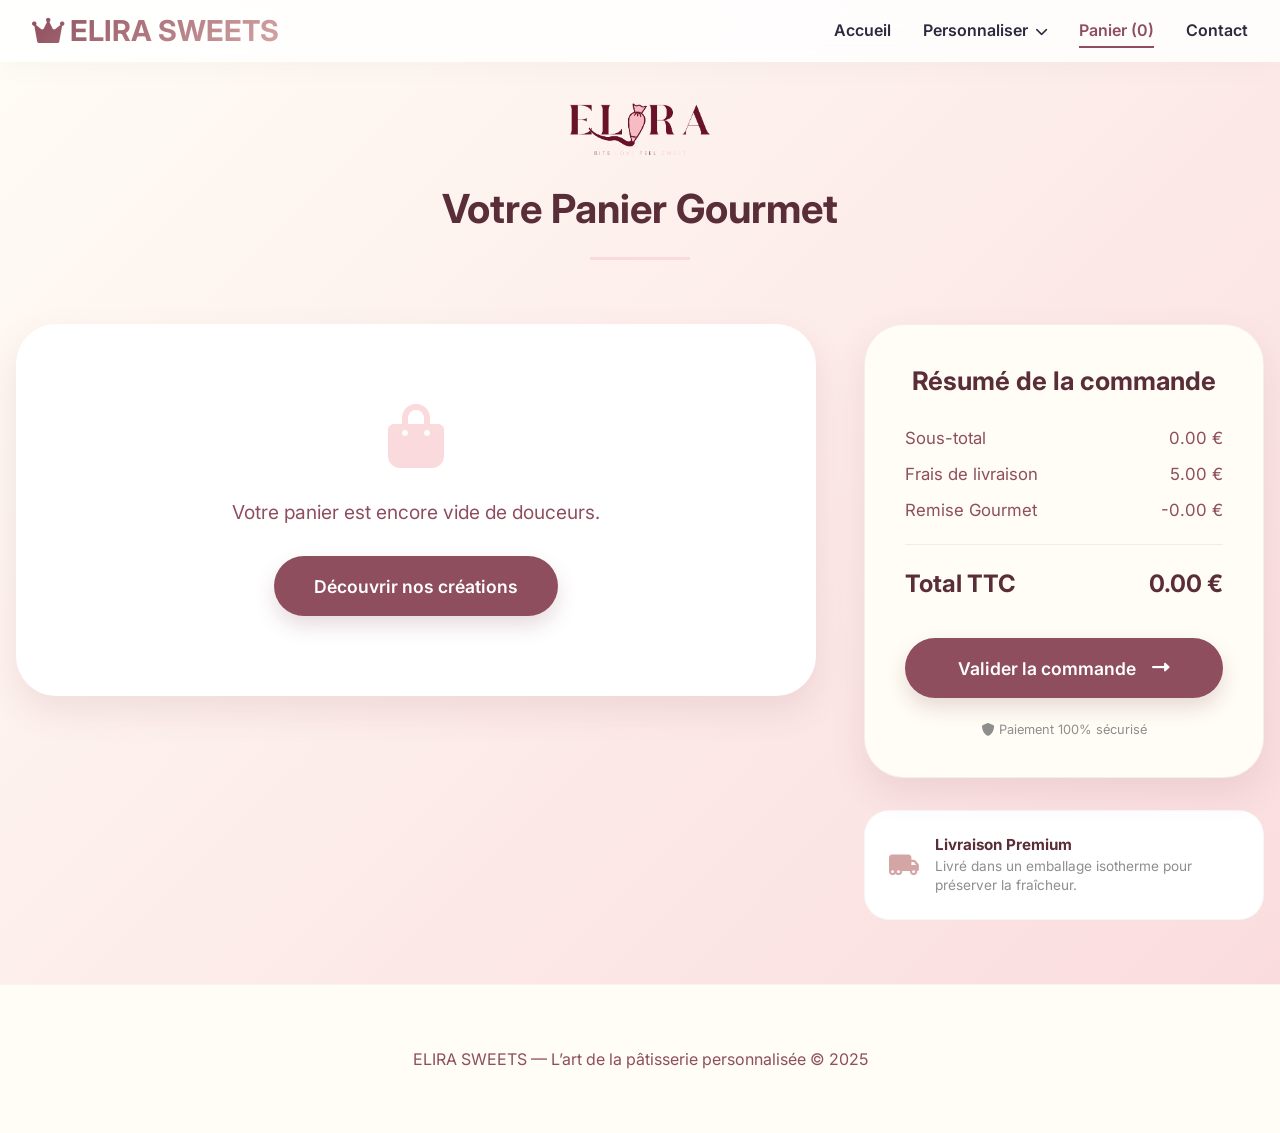
==== cart.html @ 829152dc "First upload" ====
<!-- cart.html - Panier avec gestion des produits personnalisés -->
<!DOCTYPE html>
<html lang="fr">

<head>
  <meta charset="UTF-8">
  <meta name="viewport" content="width=device-width, initial-scale=1.0">
  <title>Mon panier | ELIRA SWEETS</title>
  <link rel="stylesheet" href="style.css">
  <link href="https://fonts.googleapis.com/css2?family=Inter:opsz,wght@14..32,300;400;500;600;700&display=swap"
    rel="stylesheet">
  <link rel="stylesheet" href="https://cdnjs.cloudflare.com/ajax/libs/font-awesome/6.0.0-beta3/css/all.min.css">
</head>

<body>
  <nav class="navbar">
    <div class="nav-container">
      <a href="index.html" class="logo"><i class="fas fa-crown"></i> ELIRA SWEETS</a>
      <ul class="nav-links">
        <li><a href="index.html">Accueil</a></li>
        <li class="nav-item-mega">
          <a href="#">Personnaliser <i class="fas fa-chevron-down"
              style="font-size: 0.8rem; margin-left: 4px;"></i></a>
          <div class="mega-menu-panel">
            <div class="mega-grid">
              <a href="index.html?category=classic" class="mega-item">
                <i class="fas fa-birthday-cake"></i>
                <h4>Classique</h4>
                <p>Nos recettes traditionnelles riches en saveurs.</p>
              </a>
              <a href="index.html?category=sugar-free" class="mega-item">
                <i class="fas fa-leaf"></i>
                <h4>Sans Sucre</h4>
                <p>Pour le plaisir sans culpabilité (Diabétique Friendly).</p>
              </a>
              <a href="index.html?category=gluten-free" class="mega-item">
                <i class="fas fa-wheat-awn-circle-exclamation"></i>
                <h4>Sans Gluten</h4>
                <p>Certifié sans gluten pour les régimes cœliaques.</p>
              </a>
              <a href="sur-mesure.html" class="mega-item">
                <i class="fas fa-magic"></i>
                <h4>Sur Mesure</h4>
                <p>Liberté totale. Créez votre dessert de A à Z.</p>
              </a>
            </div>
          </div>
        </li>
        <li><a href="cart.html" class="active">Panier (<span id="cartCount">0</span>)</a></li>
        <li><a href="contact.html">Contact</a></li>
      </ul>
    </div>
  </nav>

  <main class="cart-luxury-page">
    <div class="cart-brand-header">
      <img src="images/ELIRA BRAND_Plan de travail 1.png" alt="ELIRA Logo" class="cart-luxury-logo">
      <h1>Votre Panier Gourmet</h1>
      <div class="luxury-divider"></div>
    </div>

    <div class="cart-grid">
      <!-- Section Items -->
      <div class="cart-items-column">
        <div id="cartItemsList">
          <!-- Injecté par JS -->
        </div>
      </div>

      <!-- Section Summary -->
      <div class="cart-summary-column">
        <div class="summary-luxury-card">
          <h2>Résumé de la commande</h2>
          <div class="summary-details">
            <div class="summary-row">
              <span>Sous-total</span>
              <span id="subtotalDisplay">0.00 €</span>
            </div>
            <div class="summary-row">
              <span>Frais de livraison</span>
              <span id="deliveryDisplay">5.00 €</span>
            </div>
            <div class="summary-row promo-row">
              <span>Remise Gourmet</span>
              <span>-0.00 €</span>
            </div>
            <div class="luxury-divider-small"></div>
            <div class="summary-row total-row">
              <span>Total TTC</span>
              <span id="totalDisplay">0.00 €</span>
            </div>
          </div>
          <button id="validateOrderBtn" class="btn-luxury-checkout">
            <span>Valider la commande</span>
            <i class="fas fa-long-arrow-alt-right"></i>
          </button>
          <p class="payment-security"><i class="fas fa-shield-alt"></i> Paiement 100% sécurisé</p>
        </div>
        
        <div class="luxury-info-card">
          <i class="fas fa-truck-moving"></i>
          <div>
            <h4>Livraison Premium</h4>
            <p>Livré dans un emballage isotherme pour préserver la fraîcheur.</p>
          </div>
        </div>
      </div>
    </div>
  </main>

  <footer>
    <p>ELIRA SWEETS — L’art de la pâtisserie personnalisée © 2025</p>
  </footer>

  <div id="toastMsg" class="toast-notif">✓ Action effectuée</div>
  <script src="script.js"></script>
  <script>
    let cart = [];
    const cartList = document.getElementById('cartItemsList');
    const subtotalEl = document.getElementById('subtotalDisplay');
    const totalEl = document.getElementById('totalDisplay');
    const deliveryFee = 5.0;
    const toast = document.getElementById('toastMsg');

    function showNotification(msg) {
      toast.innerText = msg;
      toast.style.opacity = '1';
      setTimeout(() => toast.style.opacity = '0', 2000);
    }

    function saveCart() {
      localStorage.setItem('sweetCustomizeCart', JSON.stringify(cart));
      updateCartCounter();
      window.dispatchEvent(new Event('storage'));
    }

    function updateCartCounter() {
      const total = cart.reduce((acc, item) => acc + (item.quantity || 1), 0);
      const cartSpan = document.getElementById('cartCount');
      if (cartSpan) cartSpan.innerText = total;
    }

    function renderCart() {
      if (!cartList) return;
      if (cart.length === 0) {
        cartList.innerHTML = `
          <div class="empty-cart-luxury">
            <i class="fas fa-shopping-bag"></i>
            <p>Votre panier est encore vide de douceurs.</p>
            <a href="index.html" class="btn-luxury">Découvrir nos créations</a>
          </div>`;
        subtotalEl.innerText = "0.00 €";
        totalEl.innerText = "0.00 €";
        return;
      }

      let html = '';
      let subtotal = 0;

      cart.forEach((item, index) => {
        const qty = item.quantity || 1;
        const itemTotal = item.finalPrice * qty;
        subtotal += itemTotal;

        const ingredientsDisplay = item.ingredients.length ? item.ingredients.join(', ') : 'Recette Signature';
        
        // Placeholder image for luxury feel
        const itemImg = item.category === 'sugar-free' ? 'images/problem from sugar 1.jpeg' : 
                        item.category === 'gluten-free' ? 'images/problem from siliac 1.jpeg' : 
                        'images/custom-creation.jpeg';

        html += `
          <div class="luxury-cart-item">
            <div class="cart-item-img-box">
              <img src="${itemImg}" alt="${item.name}">
            </div>
            <div class="cart-item-info">
              <div class="cart-item-header">
                <h3>${item.name}</h3>
                <button class="btn-remove-luxury" onclick="removeItem(${index})"><i class="far fa-trash-alt"></i></button>
              </div>
              <p class="cart-item-category">${item.category === 'custom' ? 'Sur Mesure' : 'Sélection Diététique'}</p>
              <p class="cart-item-ingredients-list">${ingredientsDisplay}</p>
              
              <div class="cart-item-footer">
                <div class="quantity-control">
                  <button onclick="updateQty(${index}, -1)">-</button>
                  <span>${qty}</span>
                  <button onclick="updateQty(${index}, 1)">+</button>
                </div>
                <div class="cart-item-price">${itemTotal.toFixed(2)} €</div>
              </div>
            </div>
          </div>
        `;
      });

      cartList.innerHTML = html;
      subtotalEl.innerText = subtotal.toFixed(2) + " €";
      totalEl.innerText = (subtotal + deliveryFee).toFixed(2) + " €";
    }

    window.removeItem = function(index) {
      cart.splice(index, 1);
      saveCart();
      renderCart();
      showNotification('Douceur retirée du panier');
    }

    window.updateQty = function(index, delta) {
      if (!cart[index].quantity) cart[index].quantity = 1;
      cart[index].quantity += delta;
      if (cart[index].quantity < 1) cart[index].quantity = 1;
      saveCart();
      renderCart();
    }

    function loadCart() {
      const stored = localStorage.getItem('sweetCustomizeCart');
      cart = stored ? JSON.parse(stored) : [];
      renderCart();
      updateCartCounter();
    }

    loadCart();

    document.getElementById('validateOrderBtn').addEventListener('click', () => {
      if (cart.length === 0) return;
      alert("🎉 Merci pour votre confiance ! Votre commande ELIRA Sweets est en cours de préparation.");
      cart = [];
      saveCart();
      renderCart();
    });

    window.addEventListener('storage', (e) => {
      if (e.key === 'sweetCustomizeCart') loadCart();
    });
  </script>
</body>

</html>
---- style.css ----
/* style.css - Style moderne, élégant avec les couleurs personnalisées */
* {
  margin: 0;
  padding: 0;
  box-sizing: border-box;
  font-family: 'Inter', sans-serif;
}

@keyframes fadeIn {
  from { opacity: 0; transform: translateY(20px); }
  to { opacity: 1; transform: translateY(0); }
}

:root {
  --primary: #8E4E5E;        /* Vieux rose profond */
  --primary-fonce: #5A2E38;  
  --primary-clair: #FADADD;  /* Blush Pink */
  --cream: #FFFDF5;          /* Soft Cream */
  --accent: #D4A5A5;         /* Dusty Rose */
  --bg-gradient: linear-gradient(135deg, #FFFDF5 0%, #FADADD 100%);
  --gris-clair: #F9F6F1;
  --blanc: #ffffff;
  --ombre-douce: 0 15px 35px rgba(142, 78, 94, 0.12);
  --border-radius: 40px;
  --transition: all 0.5s cubic-bezier(0.16, 1, 0.3, 1);
}

body {
  background: var(--bg-gradient);
  color: #1e1a2f;
  min-height: 100vh;
}

/* Navbar */
.navbar {
  background: rgba(255, 255, 255, 0.85);
  backdrop-filter: blur(15px);
  -webkit-backdrop-filter: blur(15px);
  padding: 0.8rem 0;
  box-shadow: 0 4px 30px rgba(0, 0, 0, 0.03);
  border-bottom: 1px solid rgba(255, 255, 255, 0.3);
  position: sticky;
  top: 0;
  z-index: 1000;
}

.nav-container {
  max-width: 1300px;
  margin: 0 auto;
  padding: 0 2rem;
  display: flex;
  justify-content: space-between;
  align-items: center;
}

.logo {
  font-size: 1.8rem;
  font-weight: 700;
  text-decoration: none;
  background: linear-gradient(135deg, var(--primary), var(--accent));
  -webkit-background-clip: text;
  background-clip: text;
  color: transparent;
}

.nav-links {
  display: flex;
  gap: 2rem;
  list-style: none;
}

.nav-links a {
  text-decoration: none;
  font-weight: 600;
  color: #2d2a3e;
  transition: var(--transition);
  position: relative;
  padding: 0.5rem 0;
}

.nav-links a::after {
  content: '';
  position: absolute;
  bottom: 0;
  left: 0;
  width: 0;
  height: 2px;
  background: var(--primary);
  transition: var(--transition);
}

.nav-links a:hover::after, .nav-links a.active::after {
  width: 100%;
}

.nav-links a:hover, .nav-links a.active {
  color: var(--primary);
}

/* Mega Menu Panel */
.nav-item-mega {
  position: static; /* Allows the panel to span wider */
}

.mega-menu-panel {
  position: absolute;
  top: 100%;
  left: 0;
  right: 0;
  width: 100%;
  background: rgba(255, 255, 255, 0.98);
  backdrop-filter: blur(20px);
  -webkit-backdrop-filter: blur(20px);
  box-shadow: 0 25px 50px -12px rgba(142, 78, 94, 0.1);
  border-bottom: 1px solid rgba(142, 78, 94, 0.05);
  padding: 3rem 0;
  opacity: 0;
  visibility: hidden;
  transition: all 0.4s cubic-bezier(0.16, 1, 0.3, 1);
  transform: translateY(15px);
  z-index: 1000;
}

.nav-item-mega:hover .mega-menu-panel {
  opacity: 1;
  visibility: visible;
  transform: translateY(0);
}

.mega-grid {
  max-width: 1200px;
  margin: 0 auto;
  display: grid;
  grid-template-columns: repeat(4, 1fr);
  gap: 2rem;
  padding: 0 2rem;
}

.mega-item {
  text-decoration: none;
  padding: 1.5rem;
  border-radius: 24px;
  transition: var(--transition);
  text-align: center;
  background: rgba(255, 255, 255, 0.5);
  border: 1px solid transparent;
}

.mega-item:hover {
  background: white;
  transform: translateY(-5px);
  box-shadow: 0 15px 30px rgba(103, 6, 38, 0.08);
  border-color: var(--primary-clair);
}

.mega-item i {
  font-size: 2rem;
  color: var(--primary);
  margin-bottom: 1rem;
  display: block;
}

.mega-item h4 {
  font-size: 1.1rem;
  color: var(--primary-fonce);
  margin-bottom: 0.5rem;
}

.mega-item p {
  font-size: 0.85rem;
  color: #6b648c;
  line-height: 1.4;
}

/* Luxury Hero Section */
.luxury-hero {
  background: var(--cream);
  margin: 2rem auto;
  max-width: 1300px;
  border-radius: var(--border-radius);
  padding: 5rem 2rem;
  display: flex;
  flex-direction: column;
  align-items: center;
  text-align: center;
  box-shadow: var(--ombre-douce);
  border: 1px solid rgba(142, 78, 94, 0.05);
  animation: fadeIn 1.2s var(--transition);
}

.luxury-brand-box {
  margin-bottom: 3rem;
  animation: slideDown 1s var(--transition);
}

.luxury-logo {
  width: 600px;
  height: auto;
  margin-bottom: 1rem;
  transition: var(--transition);
}

.luxury-logo:hover {
  transform: scale(1.02);
}

.luxury-slogan {
  font-size: 1.2rem;
  letter-spacing: 4px;
  text-transform: uppercase;
  color: var(--primary);
  font-weight: 300;
  opacity: 0.8;
}

.luxury-content {
  max-width: 800px;
  margin-bottom: 4rem;
}

.luxury-content h1 {
  font-size: 3.5rem;
  font-weight: 700;
  color: var(--primary-fonce);
  margin-bottom: 1.5rem;
  line-height: 1.2;
}

.luxury-content p {
  font-size: 1.25rem;
  color: var(--primary);
  opacity: 0.9;
  margin-bottom: 2.5rem;
}

.btn-luxury {
  display: inline-block;
  background: var(--primary);
  color: white;
  padding: 1.2rem 2.5rem;
  border-radius: 50px;
  text-decoration: none;
  font-weight: 600;
  font-size: 1.1rem;
  transition: var(--transition);
  box-shadow: 0 10px 20px rgba(142, 78, 94, 0.2);
}

.btn-luxury:hover {
  background: var(--primary-fonce);
  transform: translateY(-3px);
  box-shadow: 0 15px 30px rgba(142, 78, 94, 0.3);
}

.luxury-showcase {
  width: 100%;
  max-width: 1000px;
  margin-top: 2rem;
  border-radius: 30px;
  overflow: hidden;
  box-shadow: 0 25px 50px -12px rgba(0, 0, 0, 0.15);
}

.luxury-main-img {
  width: 100%;
  display: block;
  transition: transform 1s ease;
}

.luxury-showcase:hover .luxury-main-img {
  transform: scale(1.05);
}

@keyframes slideDown {
  from { opacity: 0; transform: translateY(-30px); }
  to { opacity: 1; transform: translateY(0); }
}

.hero-content h1 {
  font-size: 50px;
  font-weight: 800;
  background: linear-gradient(135deg, var(--primary-fonce), var(--accent));
  -webkit-background-clip: text;
  background-clip: text;
  color: transparent;
  line-height: 1.1;
  letter-spacing: -1px;
}
.hero-content p {
  font-size: 20px;
  font-weight: 600;
  color: #333;
  margin-top: 15px;
}

.hero-image img {
  width: 100%;
  border-radius: 35px;
  box-shadow: 0 30px 60px rgba(103, 6, 38, 0.15);
  object-fit: cover;
  max-height: 450px;
  transform: rotate(-1deg);
  transition: var(--transition);
}

.btn-primary {
  background: linear-gradient(100deg, var(--primary), var(--accent));
  margin-top: 50px;
  border: none;
  padding: 1rem 2.5rem;
  border-radius: 40px;
  font-weight: 700;
  font-size: 1.1rem;
  color: white;
  cursor: pointer;
  transition: var(--transition);
  display: inline-block;
  text-decoration: none;
  box-shadow: 0 10px 20px rgba(142, 78, 94, 0.2);
}

.btn-primary:hover {
  transform: translateY(-3px) scale(1.02);
  box-shadow: 0 20px 40px rgba(142, 78, 94, 0.3);
}

.section-title {
  font-size: 2.2rem;
  font-weight: 700;
  margin: 4rem auto 2rem;
  max-width: 1300px;
  padding: 0 1rem;
  color: var(--primary-fonce);
  letter-spacing: -0.5px;
}
/* Grille produits */
.products-grid {
  display: grid;
  grid-template-columns: repeat(auto-fit, minmax(300px, 1fr));
  gap: 2.5rem;
  max-width: 1300px;
  margin: 2rem auto;
  padding: 0 1rem;
}

.product-card {
  background: var(--blanc);
  border: 1px solid rgba(142, 78, 94, 0.08);
  border-radius: var(--border-radius);
  overflow: hidden;
  transition: var(--transition);
  box-shadow: var(--ombre-douce);
  animation: fadeIn 0.8s ease-out forwards;
}

.product-card:hover {
  transform: translateY(-12px);
  box-shadow: 0 40px 60px -20px rgba(142, 78, 94, 0.15);
  border-color: var(--primary-clair);
}

.product-card img {
  width: 100%;
  height: 220px;
  object-fit: cover;
  transition: var(--transition);
}

.product-card:hover img {
  transform: scale(1.1);
}

.product-info {
  padding: 1.5rem;
}

.product-info h3 {
  font-size: 1.4rem;
  font-weight: 600;
}

.price {
  font-weight: 700;
  color: var(--primary);
  font-size: 1.3rem;
  margin: 0.5rem 0;
}

.btn-custom {
  background: transparent;
  border: 1.5px solid var(--primary);
  padding: 0.8rem 1.2rem;
  border-radius: 60px;
  font-weight: 600;
  color: var(--primary);
  width: 100%;
  transition: var(--transition);
  cursor: pointer;
  text-align: center;
  display: inline-block;
  text-decoration: none;
}

.btn-custom:hover {
  background: var(--primary);
  color: white;
  box-shadow: 0 8px 15px rgba(142, 78, 94, 0.2);
}

/* Page personnalisation */
.customize-container {
  display: flex;
  flex-wrap: wrap;
  gap: 2rem;
  background: var(--blanc);
  border-radius: 48px;
  padding: 2rem;
  box-shadow: var(--ombre-douce);
  max-width: 1400px;
  margin: 2rem auto;
}

.ingredients-panel, .final-section {
  flex: 1;
  background: var(--gris-clair);
  border-radius: 32px;
  padding: 1.5rem;
}

.final-section {
  background: linear-gradient(145deg, #fff5f7, #ffeef2);
}

.checkbox-group {
  display: flex;
  flex-direction: column;
  gap: 0.9rem;
  margin-top: 1rem;
}

.checkbox-group label {
  display: flex;
  align-items: center;
  gap: 0.7rem;
  font-weight: 500;
  cursor: pointer;
}

.final-ingredients {
  background: white;
  border-radius: 28px;
  padding: 1rem;
  margin: 1rem 0;
  min-height: 120px;
}

.dynamic-price {
  font-size: 2rem;
  font-weight: 800;
  color: var(--primary);
}

/* Luxury Cart Page */
.cart-luxury-page {
  max-width: 1300px;
  margin: 2rem auto;
  padding: 0 1rem;
  animation: fadeIn 1s var(--transition);
}

.cart-brand-header {
  text-align: center;
  margin-bottom: 4rem;
}

.cart-luxury-logo {
  width: 200px;
  margin-bottom: 1rem;
}

.cart-brand-header h1 {
  font-size: 2.5rem;
  color: var(--primary-fonce);
  font-weight: 700;
  margin-bottom: 1.5rem;
}

.luxury-divider {
  width: 100px;
  height: 3px;
  background: var(--primary-clair);
  margin: 0 auto;
}

.luxury-divider-small {
  width: 100%;
  height: 1px;
  background: rgba(142, 78, 94, 0.1);
  margin: 1.5rem 0;
}

.cart-grid {
  display: grid;
  grid-template-columns: 1fr 400px;
  gap: 3rem;
  align-items: flex-start;
}

.luxury-cart-item {
  background: var(--blanc);
  border-radius: var(--border-radius);
  padding: 1.5rem;
  margin-bottom: 2rem;
  display: flex;
  gap: 2rem;
  box-shadow: var(--ombre-douce);
  border: 1px solid rgba(142, 78, 94, 0.05);
  transition: var(--transition);
}

.luxury-cart-item:hover {
  transform: translateY(-5px);
  box-shadow: 0 20px 40px rgba(142, 78, 94, 0.15);
}

.cart-item-img-box {
  width: 140px;
  height: 140px;
  border-radius: 25px;
  overflow: hidden;
  flex-shrink: 0;
}

.cart-item-img-box img {
  width: 100%;
  height: 100%;
  object-fit: cover;
}

.cart-item-info {
  flex: 1;
  display: flex;
  flex-direction: column;
}

.cart-item-header {
  display: flex;
  justify-content: space-between;
  align-items: flex-start;
  margin-bottom: 0.5rem;
}

.cart-item-header h3 {
  font-size: 1.3rem;
  color: var(--primary-fonce);
  font-weight: 600;
}

.btn-remove-luxury {
  background: none;
  border: none;
  color: var(--primary);
  opacity: 0.5;
  cursor: pointer;
  font-size: 1.1rem;
  transition: var(--transition);
}

.btn-remove-luxury:hover {
  color: #b0004b;
  opacity: 1;
  transform: scale(1.1);
}

.cart-item-category {
  font-size: 0.85rem;
  text-transform: uppercase;
  letter-spacing: 1px;
  color: var(--accent);
  font-weight: 700;
  margin-bottom: 0.5rem;
}

.cart-item-ingredients-list {
  font-size: 0.95rem;
  color: #6b648c;
  line-height: 1.5;
  margin-bottom: 1.5rem;
  font-style: italic;
}

.cart-item-footer {
  margin-top: auto;
  display: flex;
  justify-content: space-between;
  align-items: center;
}

.quantity-control {
  display: flex;
  align-items: center;
  background: var(--gris-clair);
  border-radius: 50px;
  padding: 0.3rem;
  gap: 1rem;
}

.quantity-control button {
  width: 32px;
  height: 32px;
  border-radius: 50%;
  border: none;
  background: var(--blanc);
  color: var(--primary-fonce);
  font-weight: 700;
  cursor: pointer;
  transition: var(--transition);
  box-shadow: 0 2px 5px rgba(0,0,0,0.05);
}

.quantity-control button:hover {
  background: var(--primary);
  color: white;
}

.quantity-control span {
  font-weight: 600;
  min-width: 20px;
  text-align: center;
}

.cart-item-price {
  font-size: 1.4rem;
  font-weight: 700;
  color: var(--primary);
}

/* Summary Card */
.summary-luxury-card {
  background: var(--cream);
  border-radius: var(--border-radius);
  padding: 2.5rem;
  box-shadow: var(--ombre-douce);
  border: 1px solid rgba(142, 78, 94, 0.08);
  position: sticky;
  top: 120px;
}

.summary-luxury-card h2 {
  font-size: 1.6rem;
  color: var(--primary-fonce);
  margin-bottom: 2rem;
  text-align: center;
}

.summary-row {
  display: flex;
  justify-content: space-between;
  margin-bottom: 1rem;
  font-size: 1.05rem;
  color: var(--primary);
}

.total-row {
  font-size: 1.5rem;
  font-weight: 700;
  color: var(--primary-fonce);
  margin-top: 1rem;
}

.btn-luxury-checkout {
  width: 100%;
  background: var(--primary);
  color: white;
  border: none;
  padding: 1.2rem;
  border-radius: 50px;
  font-size: 1.1rem;
  font-weight: 600;
  cursor: pointer;
  display: flex;
  justify-content: center;
  align-items: center;
  gap: 1rem;
  margin-top: 2.5rem;
  transition: var(--transition);
  box-shadow: 0 10px 20px rgba(142, 78, 94, 0.2);
}

.btn-luxury-checkout:hover {
  background: var(--primary-fonce);
  transform: translateY(-3px);
  box-shadow: 0 15px 30px rgba(142, 78, 94, 0.3);
}

.payment-security {
  text-align: center;
  font-size: 0.8rem;
  color: #8E8E8E;
  margin-top: 1.5rem;
}

.luxury-info-card {
  margin-top: 2rem;
  background: white;
  border-radius: 25px;
  padding: 1.5rem;
  display: flex;
  gap: 1rem;
  align-items: center;
  border: 1px solid rgba(142, 78, 94, 0.05);
}

.luxury-info-card i {
  font-size: 1.5rem;
  color: var(--accent);
}

.luxury-info-card h4 {
  font-size: 0.95rem;
  color: var(--primary-fonce);
  margin-bottom: 0.2rem;
}

.luxury-info-card p {
  font-size: 0.85rem;
  color: #8E8E8E;
  line-height: 1.4;
}

.empty-cart-luxury {
  text-align: center;
  padding: 5rem 2rem;
  background: var(--blanc);
  border-radius: var(--border-radius);
  box-shadow: var(--ombre-douce);
}

.empty-cart-luxury i {
  font-size: 4rem;
  color: var(--primary-clair);
  margin-bottom: 2rem;
}

.empty-cart-luxury p {
  font-size: 1.2rem;
  color: var(--primary);
  margin-bottom: 2rem;
}

@media (max-width: 1100px) {
  .cart-grid {
    grid-template-columns: 1fr;
  }
  .summary-luxury-card {
    position: static;
  }
}

@media (max-width: 600px) {
  .luxury-cart-item {
    flex-direction: column;
    gap: 1rem;
  }
  .cart-item-img-box {
    width: 100%;
    height: 200px;
  }
}

/* Contact */
/* Contact Section Redesign */
.contact-container {
  max-width: 1200px;
  margin: 4rem auto;
  padding: 0 2rem;
}

.contact-wrapper {
  display: flex;
  gap: 4rem;
  align-items: flex-start;
  animation: fadeIn 1s ease-out;
}

.contact-info-panel {
  flex: 1;
}

.contact-info-panel h2 {
  font-size: 2.5rem;
  font-weight: 800;
  margin-bottom: 1.5rem;
  color: var(--primary-fonce);
}

.contact-info-panel p {
  color: #6b648c;
  line-height: 1.6;
  margin-bottom: 2.5rem;
  font-size: 1.1rem;
}

.info-cards {
  display: grid;
  gap: 1.5rem;
}

.info-card {
  background: rgba(255, 255, 255, 0.7);
  backdrop-filter: blur(10px);
  padding: 1.5rem;
  border-radius: 24px;
  border: 1px solid rgba(255, 255, 255, 0.4);
  display: flex;
  align-items: center;
  gap: 1.2rem;
  transition: var(--transition);
}

.info-card:hover {
  transform: translateX(10px);
  background: white;
  border-color: var(--primary-clair);
}

.info-card i {
  font-size: 1.5rem;
  color: var(--primary);
  width: 50px;
  height: 50px;
  background: rgba(103, 6, 38, 0.05);
  display: flex;
  align-items: center;
  justify-content: center;
  border-radius: 15px;
}

.info-card div h4 {
  font-size: 1rem;
  color: #2d2a3e;
  margin-bottom: 0.2rem;
}

.info-card div p {
  margin: 0;
  font-size: 0.9rem;
  color: #6b648c;
}

.contact-form-card {
  flex: 1.2;
  background: rgba(255, 255, 255, 0.8);
  backdrop-filter: blur(20px);
  padding: 3rem;
  border-radius: 40px;
  box-shadow: var(--ombre-douce);
  border: 1px solid rgba(255, 255, 255, 0.5);
}

.form-group {
  margin-bottom: 1.5rem;
}

.form-group label {
  display: block;
  font-size: 0.9rem;
  font-weight: 600;
  color: #2d2a3e;
  margin-bottom: 0.5rem;
}

.form-group input, .form-group textarea {
  width: 100%;
  padding: 1rem 1.2rem;
  border-radius: 16px;
  border: 1px solid rgba(103, 6, 38, 0.1);
  background: rgba(255, 255, 255, 0.5);
  font-family: inherit;
  font-size: 1rem;
  transition: var(--transition);
}

.form-group input:focus, .form-group textarea:focus {
  outline: none;
  border-color: var(--primary);
  background: white;
  box-shadow: 0 0 0 4px rgba(103, 6, 38, 0.05);
}

.social-links-contact {
  display: flex;
  gap: 1rem;
  margin-top: 2rem;
}

.social-links-contact a {
  width: 45px;
  height: 45px;
  border-radius: 12px;
  background: white;
  display: flex;
  align-items: center;
  justify-content: center;
  color: var(--primary);
  text-decoration: none;
  transition: var(--transition);
  box-shadow: 0 4px 10px rgba(0,0,0,0.05);
}

.social-links-contact a:hover {
  background: var(--primary);
  color: white;
  transform: translateY(-5px);
}

@media (max-width: 900px) {
  .contact-wrapper {
    flex-direction: column;
    gap: 2rem;
  }
}

/* Notification */
.toast-notif {
  position: fixed;
  bottom: 30px;
  right: 30px;
  background: #2b2b3a;
  color: white;
  padding: 12px 24px;
  border-radius: 60px;
  font-weight: 500;
  z-index: 1000;
  opacity: 0;
  transition: 0.25s;
  box-shadow: 0 8px 20px rgba(0,0,0,0.1);
}

/* Footer */
footer {
  text-align: center;
  padding: 4rem 2rem;
  color: var(--primary);
  background: var(--cream);
  border-top: 1px solid rgba(142, 78, 94, 0.05);
  margin-top: 4rem;
}

/* Filtres et Tabs */
.filters-container {
  max-width: 1400px;
  margin: 1rem auto 2rem;
  padding: 0 1rem;
  display: flex;
  flex-direction: column;
  gap: 1.5rem;
}

.category-tabs {
  display: flex;
  gap: 50px;
  flex-wrap: wrap;
}

.tab-btn {
  background: var(--blanc);
  border: 2px solid transparent;
  padding: 0.8rem 1.5rem;
  border-radius: 40px;
  font-weight: 600;
  color: #5a5580;
  cursor: pointer;
  transition: 0.3s;
  box-shadow: 0 4px 10px rgba(0,0,0,0.05);
}

.tab-btn:hover {
  border-color: var(--primary-clair);
  color: var(--primary);
}

.tab-btn.active {
  background: var(--primary);
  color: white;
  box-shadow: 0 8px 20px rgba(142, 78, 94, 0.3);
}

.allergen-filters {
  display: flex;
  gap: 1.5rem;
  flex-wrap: wrap;
  align-items: center;
  background: var(--gris-clair);
  padding: 1rem 1.5rem;
  border-radius: 20px;
}

.allergen-filters label {
  display: flex;
  align-items: center;
  gap: 0.5rem;
  font-size: 0.95rem;
  font-weight: 500;
  cursor: pointer;
}

/* Badges */
.badges-container {
  display: flex;
  gap: 0.5rem;
  flex-wrap: wrap;
  margin-top: 0.8rem;
  margin-bottom: 0.8rem;
}

.diet-badge {
  font-size: 0.75rem;
  font-weight: 700;
  padding: 0.3rem 0.8rem;
  border-radius: 20px;
  text-transform: uppercase;
  letter-spacing: 0.5px;
}

.badge-diabetic {
  background: #e3fded;
  color: #128c46;
  border: 1px solid #c2f5d9;
}

.badge-gluten-free {
  background: #fff3cd;
  color: #856404;
  border: 1px solid #ffeeba;
}

.badge-vegan {
  background: #e2e3e5;
  color: #383d41;
  border: 1px solid #d6d8db;
}

/* Nutrition Info */
.nutrition-info {
  background: var(--blanc);
  border-radius: 20px;
  padding: 1.5rem;
  margin-top: 1.5rem;
  border: 1px solid var(--primary-clair);
}

.nutrition-info h4 {
  color: var(--primary);
  margin-bottom: 1rem;
  font-size: 1.1rem;
}

.nutrition-grid {
  display: grid;
  grid-template-columns: repeat(2, 1fr);
  gap: 1rem;
}

.nutrition-item {
  background: var(--gris-clair);
  padding: 0.8rem;
  border-radius: 12px;
  text-align: center;
}

.nutrition-value {
  display: block;
  font-size: 1.2rem;
  font-weight: 700;
  color: var(--primary-fonce);
}

.nutrition-label {
  font-size: 0.8rem;
  color: #6b648c;
}

/* Responsive */
@media (max-width: 800px) {
  .luxury-hero {
    padding: 3rem 1rem;
    margin: 1.5rem auto;
  }
  .luxury-brand-box {
    margin-bottom: 2rem;
  }
  .luxury-logo {
    width: 240px;
  }
  .luxury-content h1 {
    font-size: 2.4rem;
  }
  .luxury-content p {
    font-size: 1.1rem;
  }
  .nav-container {
    flex-direction: column;
    gap: 1rem;
    padding: 1rem;
  }
  .nav-links {
    gap: 1rem;
    font-size: 0.9rem;
  }
  .navbar {
    padding: 0.5rem 0;
  }
  .customize-container {
    flex-direction: column;
    margin: 1rem;
  }
  .products-grid {
    gap: 1.5rem;
  }
  .section-title {
    font-size: 1.8rem;
    padding: 0 1rem;
    text-align: center;
  }
}
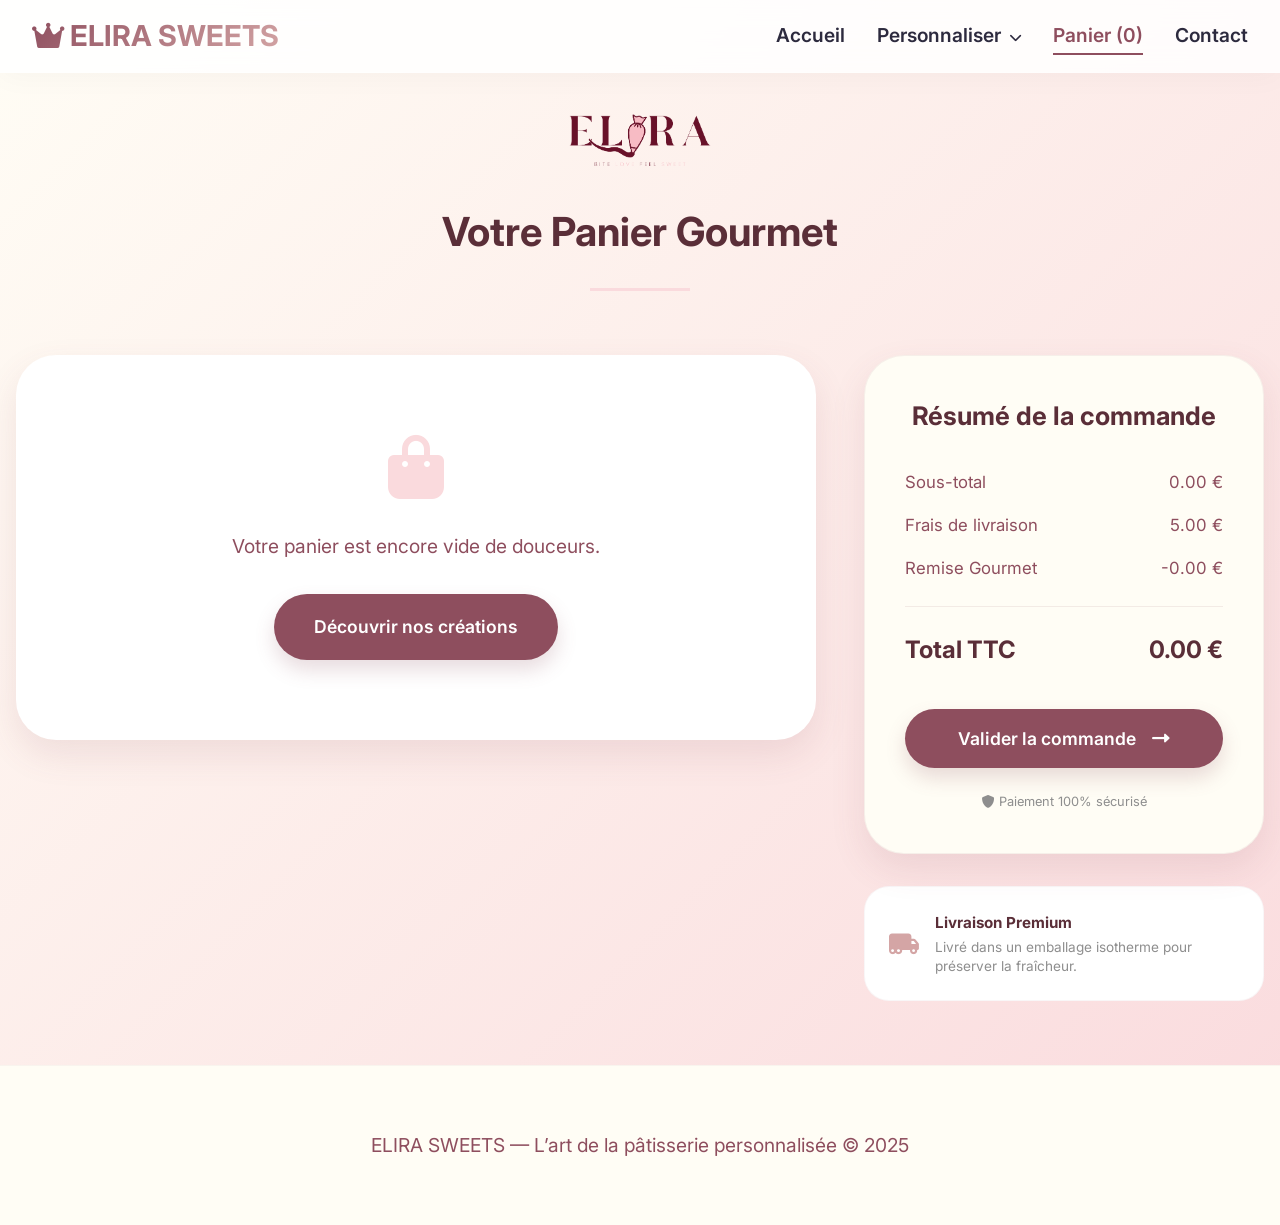
==== commit 9b873d44: "update responsive design" ====
--- a/cart.html
+++ b/cart.html
@@ -16,7 +16,10 @@
   <nav class="navbar">
     <div class="nav-container">
       <a href="index.html" class="logo"><i class="fas fa-crown"></i> ELIRA SWEETS</a>
-      <ul class="nav-links">
+      <button class="menu-toggle" id="mobileMenuBtn">
+        <i class="fas fa-bars"></i>
+      </button>
+      <ul class="nav-links" id="navLinks">
         <li><a href="index.html">Accueil</a></li>
         <li class="nav-item-mega">
           <a href="#">Personnaliser <i class="fas fa-chevron-down"
--- a/style.css
+++ b/style.css
@@ -23,12 +23,21 @@
   --ombre-douce: 0 15px 35px rgba(142, 78, 94, 0.12);
   --border-radius: 40px;
   --transition: all 0.5s cubic-bezier(0.16, 1, 0.3, 1);
+  
+  /* Responsive Spacing & Typography */
+  --section-padding: clamp(2rem, 8vw, 5rem);
+  --container-width: 1300px;
+  --h1-size: clamp(2.2rem, 5vw, 3.8rem);
+  --h2-size: clamp(1.8rem, 4vw, 2.5rem);
+  --p-size: clamp(1rem, 2vw, 1.2rem);
 }
 
 body {
   background: var(--bg-gradient);
   color: #1e1a2f;
   min-height: 100vh;
+  font-size: var(--p-size);
+  line-height: 1.6;
 }
 
 /* Navbar */
@@ -45,7 +54,7 @@
 }
 
 .nav-container {
-  max-width: 1300px;
+  max-width: var(--container-width);
   margin: 0 auto;
   padding: 0 2rem;
   display: flex;
@@ -67,6 +76,17 @@
   display: flex;
   gap: 2rem;
   list-style: none;
+}
+
+/* Menu Toggle Button */
+.menu-toggle {
+  display: none;
+  background: none;
+  border: none;
+  font-size: 1.5rem;
+  color: var(--primary);
+  cursor: pointer;
+  z-index: 1001;
 }
 
 .nav-links a {
@@ -175,10 +195,10 @@
 /* Luxury Hero Section */
 .luxury-hero {
   background: var(--cream);
-  margin: 2rem auto;
-  max-width: 1300px;
+  margin: 1.5rem auto;
+  max-width: var(--container-width);
   border-radius: var(--border-radius);
-  padding: 5rem 2rem;
+  padding: var(--section-padding) 2rem;
   display: flex;
   flex-direction: column;
   align-items: center;
@@ -186,6 +206,7 @@
   box-shadow: var(--ombre-douce);
   border: 1px solid rgba(142, 78, 94, 0.05);
   animation: fadeIn 1.2s var(--transition);
+  overflow: hidden;
 }
 
 .luxury-brand-box {
@@ -194,7 +215,8 @@
 }
 
 .luxury-logo {
-  width: 600px;
+  width: 100%;
+  max-width: 600px;
   height: auto;
   margin-bottom: 1rem;
   transition: var(--transition);
@@ -219,7 +241,7 @@
 }
 
 .luxury-content h1 {
-  font-size: 3.5rem;
+  font-size: var(--h1-size);
   font-weight: 700;
   color: var(--primary-fonce);
   margin-bottom: 1.5rem;
@@ -227,7 +249,7 @@
 }
 
 .luxury-content p {
-  font-size: 1.25rem;
+  font-size: var(--p-size);
   color: var(--primary);
   opacity: 0.9;
   margin-bottom: 2.5rem;
@@ -325,10 +347,10 @@
 }
 
 .section-title {
-  font-size: 2.2rem;
+  font-size: var(--h2-size);
   font-weight: 700;
   margin: 4rem auto 2rem;
-  max-width: 1300px;
+  max-width: var(--container-width);
   padding: 0 1rem;
   color: var(--primary-fonce);
   letter-spacing: -0.5px;
@@ -338,7 +360,7 @@
   display: grid;
   grid-template-columns: repeat(auto-fit, minmax(300px, 1fr));
   gap: 2.5rem;
-  max-width: 1300px;
+  max-width: var(--container-width);
   margin: 2rem auto;
   padding: 0 1rem;
 }
@@ -1082,45 +1104,141 @@
 }
 
 /* Responsive */
-@media (max-width: 800px) {
+@media (max-width: 1024px) {
+  .mega-grid {
+    grid-template-columns: repeat(2, 1fr);
+  }
+  
+  .customize-container {
+    gap: 1.5rem;
+  }
+}
+
+@media (max-width: 768px) {
+  .menu-toggle {
+    display: block;
+  }
+
+  .nav-links {
+    position: fixed;
+    top: 0;
+    right: -100%;
+    width: 80%;
+    height: 100vh;
+    background: var(--blanc);
+    flex-direction: column;
+    padding: 6rem 2rem;
+    transition: var(--transition);
+    box-shadow: -10px 0 30px rgba(0,0,0,0.1);
+    z-index: 1000;
+  }
+
+  .nav-links.active {
+    right: 0;
+  }
+
+  .nav-item-mega .mega-menu-panel {
+    position: relative;
+    opacity: 1;
+    visibility: visible;
+    transform: none;
+    box-shadow: none;
+    padding: 1rem 0;
+    display: none;
+  }
+
+  .nav-item-mega.active .mega-menu-panel {
+    display: block;
+  }
+
+  .mega-grid {
+    grid-template-columns: 1fr;
+    gap: 1rem;
+    padding: 0;
+  }
+
+  .mega-item {
+    text-align: left;
+    padding: 1rem;
+    display: flex;
+    align-items: center;
+    gap: 1rem;
+  }
+
+  .mega-item i {
+    margin-bottom: 0;
+    font-size: 1.5rem;
+  }
+
+  .mega-item p {
+    display: none;
+  }
+
+  .products-grid {
+    grid-template-columns: repeat(auto-fit, minmax(250px, 1fr));
+    padding: 0 1.5rem;
+  }
+
+  .cart-grid {
+    grid-template-columns: 1fr;
+  }
+
+  .contact-wrapper {
+    flex-direction: column;
+  }
+
+  .customize-container {
+    padding: 1.5rem;
+    border-radius: 30px;
+  }
+
+  .category-tabs {
+    gap: 10px;
+    justify-content: center;
+  }
+
+  .tab-btn {
+    padding: 0.6rem 1rem;
+    font-size: 0.9rem;
+  }
+}
+
+@media (max-width: 480px) {
   .luxury-hero {
-    padding: 3rem 1rem;
-    margin: 1.5rem auto;
-  }
-  .luxury-brand-box {
-    margin-bottom: 2rem;
-  }
+    border-radius: 0;
+    margin: 0;
+  }
+
   .luxury-logo {
-    width: 240px;
-  }
-  .luxury-content h1 {
-    font-size: 2.4rem;
-  }
-  .luxury-content p {
-    font-size: 1.1rem;
-  }
-  .nav-container {
+    max-width: 250px;
+  }
+
+  .luxury-slogan {
+    font-size: 0.9rem;
+    letter-spacing: 2px;
+  }
+
+  .btn-luxury {
+    width: 100%;
+    text-align: center;
+  }
+
+  .section-title {
+    font-size: 1.5rem;
+    margin-top: 3rem;
+  }
+
+  .luxury-cart-item {
     flex-direction: column;
-    gap: 1rem;
     padding: 1rem;
   }
-  .nav-links {
-    gap: 1rem;
-    font-size: 0.9rem;
-  }
-  .navbar {
-    padding: 0.5rem 0;
-  }
-  .customize-container {
-    flex-direction: column;
-    margin: 1rem;
-  }
-  .products-grid {
-    gap: 1.5rem;
-  }
-  .section-title {
-    font-size: 1.8rem;
-    padding: 0 1rem;
-    text-align: center;
+
+  .cart-item-img-box {
+    width: 100%;
+    height: 150px;
+  }
+
+  .nutrition-grid {
+    grid-template-columns: 1fr;
   }
 }
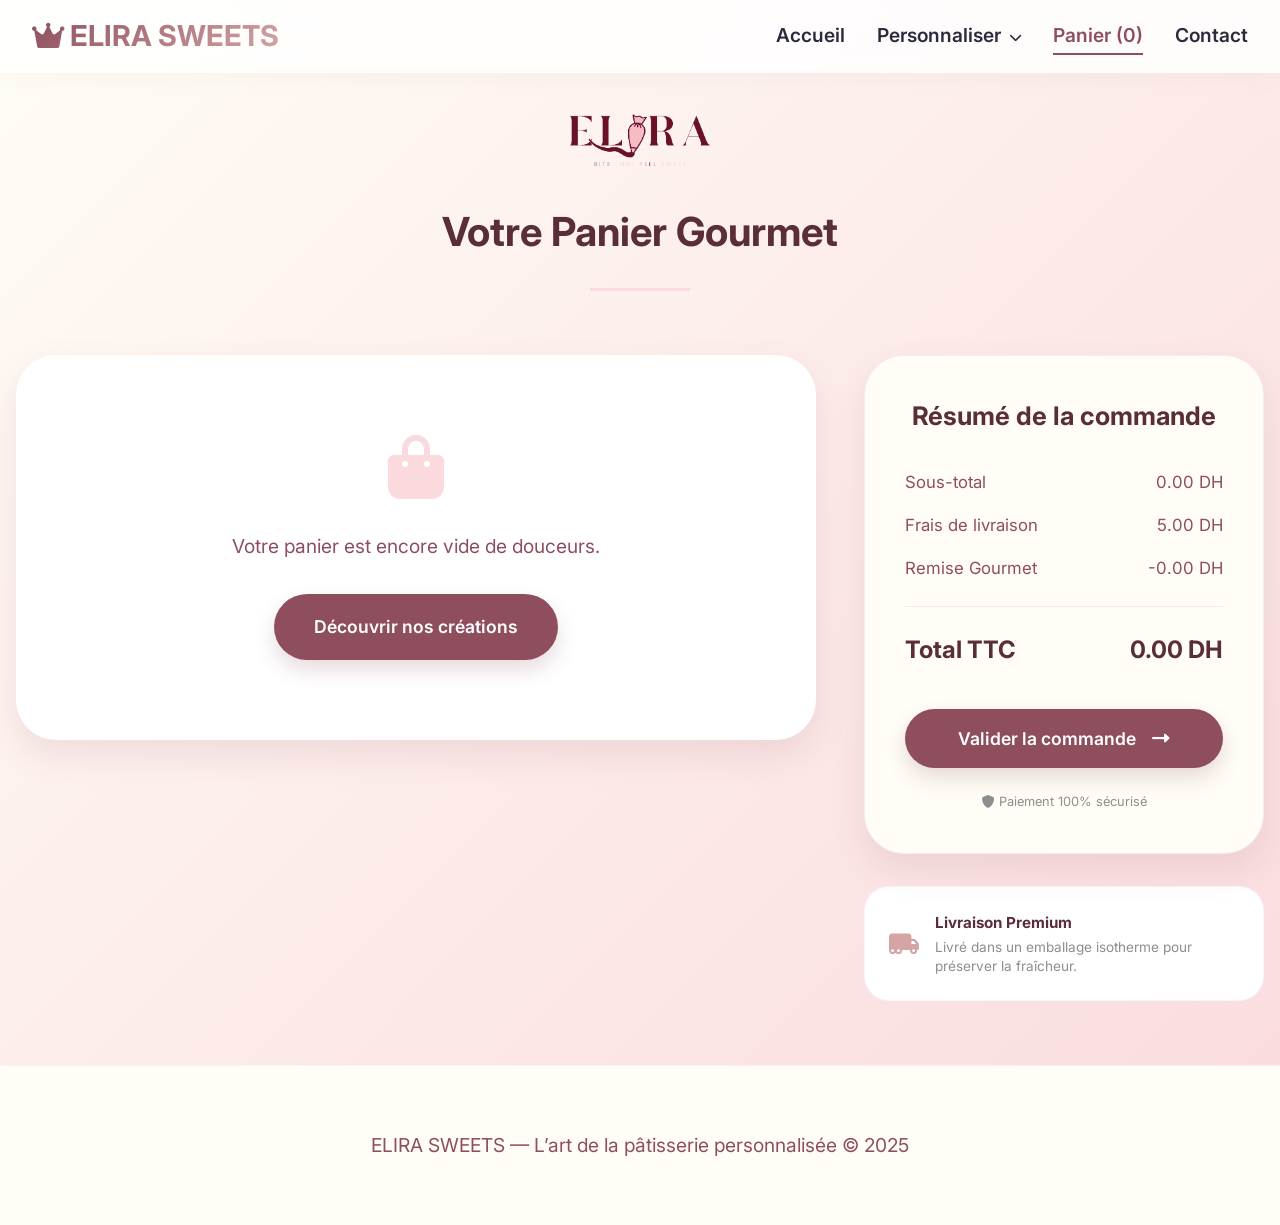
==== commit f48de3bf: "update responsive design" ====
--- a/cart.html
+++ b/cart.html
@@ -77,20 +77,20 @@
           <div class="summary-details">
             <div class="summary-row">
               <span>Sous-total</span>
-              <span id="subtotalDisplay">0.00 €</span>
+              <span id="subtotalDisplay">0.00 DH</span>
             </div>
             <div class="summary-row">
               <span>Frais de livraison</span>
-              <span id="deliveryDisplay">5.00 €</span>
+              <span id="deliveryDisplay">5.00 DH</span>
             </div>
             <div class="summary-row promo-row">
               <span>Remise Gourmet</span>
-              <span>-0.00 €</span>
+              <span>-0.00 DH</span>
             </div>
             <div class="luxury-divider-small"></div>
             <div class="summary-row total-row">
               <span>Total TTC</span>
-              <span id="totalDisplay">0.00 €</span>
+              <span id="totalDisplay">0.00 DH</span>
             </div>
           </div>
           <button id="validateOrderBtn" class="btn-luxury-checkout">
@@ -152,8 +152,8 @@
             <p>Votre panier est encore vide de douceurs.</p>
             <a href="index.html" class="btn-luxury">Découvrir nos créations</a>
           </div>`;
-        subtotalEl.innerText = "0.00 €";
-        totalEl.innerText = "0.00 €";
+        subtotalEl.innerText = "0.00 DH";
+        totalEl.innerText = "0.00 DH";
         return;
       }
 
@@ -167,10 +167,12 @@
 
         const ingredientsDisplay = item.ingredients.length ? item.ingredients.join(', ') : 'Recette Signature';
         
-        // Placeholder image for luxury feel
-        const itemImg = item.category === 'sugar-free' ? 'images/problem from sugar 1.jpeg' : 
+        // Use the specific saved image or fallback to category-based image
+        const itemImg = item.image || (
+                        item.category === 'sugar-free' ? 'images/problem from sugar 1.jpeg' : 
                         item.category === 'gluten-free' ? 'images/problem from siliac 1.jpeg' : 
-                        'images/custom-creation.jpeg';
+                        'images/custom-creation.jpeg'
+                      );
 
         html += `
           <div class="luxury-cart-item">
@@ -191,7 +193,7 @@
                   <span>${qty}</span>
                   <button onclick="updateQty(${index}, 1)">+</button>
                 </div>
-                <div class="cart-item-price">${itemTotal.toFixed(2)} €</div>
+                <div class="cart-item-price">${itemTotal.toFixed(2)} DH</div>
               </div>
             </div>
           </div>
@@ -199,8 +201,8 @@
       });
 
       cartList.innerHTML = html;
-      subtotalEl.innerText = subtotal.toFixed(2) + " €";
-      totalEl.innerText = (subtotal + deliveryFee).toFixed(2) + " €";
+      subtotalEl.innerText = subtotal.toFixed(2) + " DH";
+      totalEl.innerText = (subtotal + deliveryFee).toFixed(2) + " DH";
     }
 
     window.removeItem = function(index) {
--- a/style.css
+++ b/style.css
@@ -7,23 +7,34 @@
 }
 
 @keyframes fadeIn {
-  from { opacity: 0; transform: translateY(20px); }
-  to { opacity: 1; transform: translateY(0); }
+  from {
+    opacity: 0;
+    transform: translateY(20px);
+  }
+
+  to {
+    opacity: 1;
+    transform: translateY(0);
+  }
 }
 
 :root {
-  --primary: #8E4E5E;        /* Vieux rose profond */
-  --primary-fonce: #5A2E38;  
-  --primary-clair: #FADADD;  /* Blush Pink */
-  --cream: #FFFDF5;          /* Soft Cream */
-  --accent: #D4A5A5;         /* Dusty Rose */
+  --primary: #8E4E5E;
+  /* Vieux rose profond */
+  --primary-fonce: #5A2E38;
+  --primary-clair: #FADADD;
+  /* Blush Pink */
+  --cream: #FFFDF5;
+  /* Soft Cream */
+  --accent: #D4A5A5;
+  /* Dusty Rose */
   --bg-gradient: linear-gradient(135deg, #FFFDF5 0%, #FADADD 100%);
   --gris-clair: #F9F6F1;
   --blanc: #ffffff;
   --ombre-douce: 0 15px 35px rgba(142, 78, 94, 0.12);
   --border-radius: 40px;
   --transition: all 0.5s cubic-bezier(0.16, 1, 0.3, 1);
-  
+
   /* Responsive Spacing & Typography */
   --section-padding: clamp(2rem, 8vw, 5rem);
   --container-width: 1300px;
@@ -109,17 +120,20 @@
   transition: var(--transition);
 }
 
-.nav-links a:hover::after, .nav-links a.active::after {
+.nav-links a:hover::after,
+.nav-links a.active::after {
   width: 100%;
 }
 
-.nav-links a:hover, .nav-links a.active {
+.nav-links a:hover,
+.nav-links a.active {
   color: var(--primary);
 }
 
 /* Mega Menu Panel */
 .nav-item-mega {
-  position: static; /* Allows the panel to span wider */
+  position: static;
+  /* Allows the panel to span wider */
 }
 
 .mega-menu-panel {
@@ -195,7 +209,8 @@
 /* Luxury Hero Section */
 .luxury-hero {
   background: var(--cream);
-  margin: 1.5rem auto;
+  margin: -1rem auto 1.5rem;
+  /* Moved up by ~40px */
   max-width: var(--container-width);
   border-radius: var(--border-radius);
   padding: var(--section-padding) 2rem;
@@ -210,7 +225,9 @@
 }
 
 .luxury-brand-box {
-  margin-bottom: 3rem;
+  margin-top: -2rem;
+  /* Moves logo up further */
+  margin-bottom: 2rem;
   animation: slideDown 1s var(--transition);
 }
 
@@ -277,7 +294,8 @@
 .luxury-showcase {
   width: 100%;
   max-width: 1000px;
-  margin-top: 2rem;
+  margin-top: -1rem;
+  /* Pull image up */
   border-radius: 30px;
   overflow: hidden;
   box-shadow: 0 25px 50px -12px rgba(0, 0, 0, 0.15);
@@ -294,8 +312,15 @@
 }
 
 @keyframes slideDown {
-  from { opacity: 0; transform: translateY(-30px); }
-  to { opacity: 1; transform: translateY(0); }
+  from {
+    opacity: 0;
+    transform: translateY(-30px);
+  }
+
+  to {
+    opacity: 1;
+    transform: translateY(0);
+  }
 }
 
 .hero-content h1 {
@@ -308,6 +333,7 @@
   line-height: 1.1;
   letter-spacing: -1px;
 }
+
 .hero-content p {
   font-size: 20px;
   font-weight: 600;
@@ -355,6 +381,7 @@
   color: var(--primary-fonce);
   letter-spacing: -0.5px;
 }
+
 /* Grille produits */
 .products-grid {
   display: grid;
@@ -442,7 +469,8 @@
   margin: 2rem auto;
 }
 
-.ingredients-panel, .final-section {
+.ingredients-panel,
+.final-section {
   flex: 1;
   background: var(--gris-clair);
   border-radius: 32px;
@@ -637,7 +665,7 @@
   font-weight: 700;
   cursor: pointer;
   transition: var(--transition);
-  box-shadow: 0 2px 5px rgba(0,0,0,0.05);
+  box-shadow: 0 2px 5px rgba(0, 0, 0, 0.05);
 }
 
 .quantity-control button:hover {
@@ -774,6 +802,7 @@
   .cart-grid {
     grid-template-columns: 1fr;
   }
+
   .summary-luxury-card {
     position: static;
   }
@@ -784,6 +813,7 @@
     flex-direction: column;
     gap: 1rem;
   }
+
   .cart-item-img-box {
     width: 100%;
     height: 200px;
@@ -892,7 +922,8 @@
   margin-bottom: 0.5rem;
 }
 
-.form-group input, .form-group textarea {
+.form-group input,
+.form-group textarea {
   width: 100%;
   padding: 1rem 1.2rem;
   border-radius: 16px;
@@ -903,7 +934,8 @@
   transition: var(--transition);
 }
 
-.form-group input:focus, .form-group textarea:focus {
+.form-group input:focus,
+.form-group textarea:focus {
   outline: none;
   border-color: var(--primary);
   background: white;
@@ -927,7 +959,7 @@
   color: var(--primary);
   text-decoration: none;
   transition: var(--transition);
-  box-shadow: 0 4px 10px rgba(0,0,0,0.05);
+  box-shadow: 0 4px 10px rgba(0, 0, 0, 0.05);
 }
 
 .social-links-contact a:hover {
@@ -956,7 +988,7 @@
   z-index: 1000;
   opacity: 0;
   transition: 0.25s;
-  box-shadow: 0 8px 20px rgba(0,0,0,0.1);
+  box-shadow: 0 8px 20px rgba(0, 0, 0, 0.1);
 }
 
 /* Footer */
@@ -981,7 +1013,7 @@
 
 .category-tabs {
   display: flex;
-  gap: 50px;
+  gap: 1rem;
   flex-wrap: wrap;
 }
 
@@ -994,7 +1026,7 @@
   color: #5a5580;
   cursor: pointer;
   transition: 0.3s;
-  box-shadow: 0 4px 10px rgba(0,0,0,0.05);
+  box-shadow: 0 4px 10px rgba(0, 0, 0, 0.05);
 }
 
 .tab-btn:hover {
@@ -1108,7 +1140,7 @@
   .mega-grid {
     grid-template-columns: repeat(2, 1fr);
   }
-  
+
   .customize-container {
     gap: 1.5rem;
   }
@@ -1127,9 +1159,10 @@
     height: 100vh;
     background: var(--blanc);
     flex-direction: column;
-    padding: 6rem 2rem;
+    padding: 4rem 1.5rem;
+    gap: 1.2rem;
     transition: var(--transition);
-    box-shadow: -10px 0 30px rgba(0,0,0,0.1);
+    box-shadow: -10px 0 30px rgba(0, 0, 0, 0.1);
     z-index: 1000;
   }
 
@@ -1143,7 +1176,8 @@
     visibility: visible;
     transform: none;
     box-shadow: none;
-    padding: 1rem 0;
+    padding: 0;
+    margin-top: -120px;
     display: none;
   }
 
@@ -1153,13 +1187,13 @@
 
   .mega-grid {
     grid-template-columns: 1fr;
-    gap: 1rem;
+    gap: 0.5rem;
     padding: 0;
   }
 
   .mega-item {
     text-align: left;
-    padding: 1rem;
+    padding: 0.8rem;
     display: flex;
     align-items: center;
     gap: 1rem;
